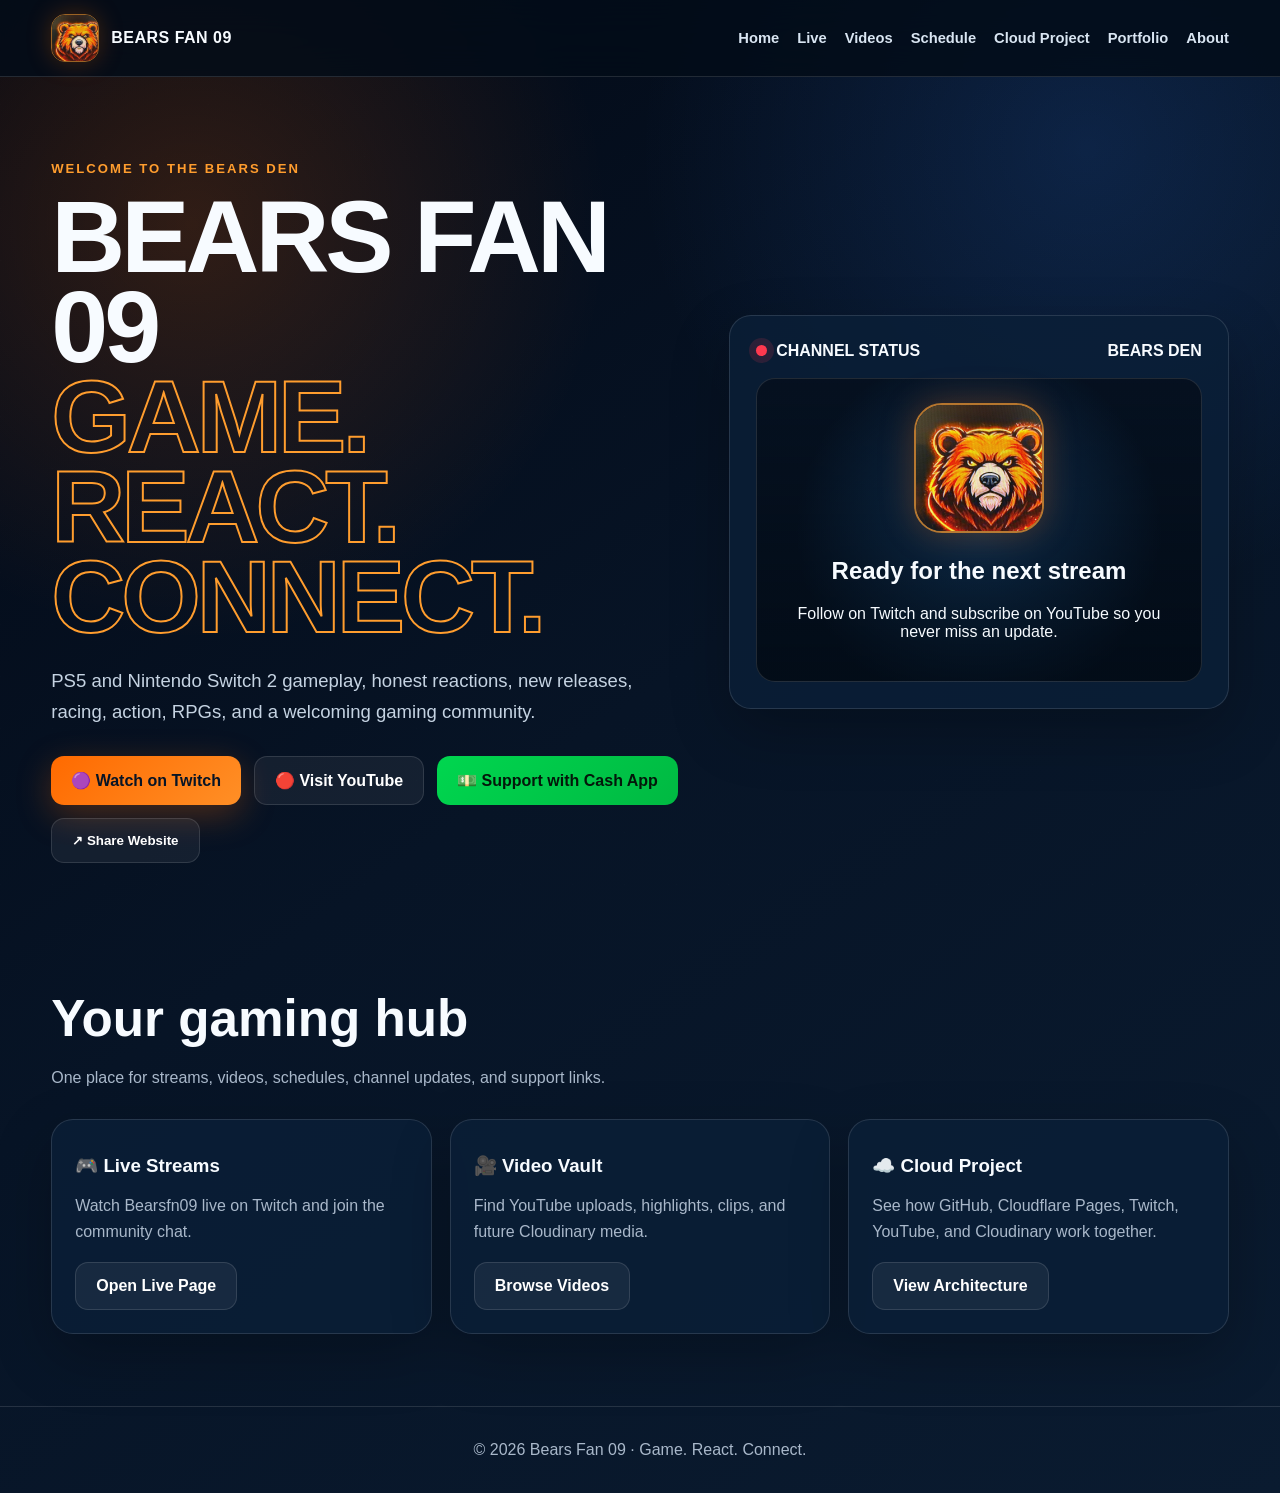
==== index.html @ 312d8d37 "Update meta description" ====
<!DOCTYPE html>
<html lang="en">

<head><!-- Google tag (gtag.js) -->
  <script async src="https://www.googletagmanager.com/gtag/js?id=G-92XPM9J1ZR"></script>
  <script>
    window.dataLayer = window.dataLayer || [];
    function gtag() { dataLayer.push(arguments); }
    gtag('js', new Date());

    gtag('config', 'G-92XPM9J1ZR');
  </script>
  <meta charset="UTF-8">
  <meta name="viewport" content="width=device-width, initial-scale=1.0">
  <meta name="description" content="Bears Fan 09 features live gaming streams, PS5 and Nintendo Switch 2 gameplay, gaming videos, schedules, and a friendly gaming community.">
  <meta name="theme-color" content="#071426">
  <link rel="icon" href="assets/images/favicon.png">
  <link rel="stylesheet" href="assets/css/styles.css">
  <title>Bears Fan 09 | Gaming, Streams & Community</title>
</head>

<body>
  <div class="ambient-grid" aria-hidden="true"></div>
  <div class="ember-field" aria-hidden="true"><span class="ember"></span><span class="ember"></span><span
      class="ember"></span><span class="ember"></span><span class="ember"></span><span class="ember"></span><span
      class="ember"></span></div>
  <header>
    <div class="container nav"><a class="brand" href="index.html"><span class="logo"><img
            src="assets/images/bearsfn09-logo.jpg" alt="Bears Fan 09 logo"></span><span>BEARS FAN 09</span></a><button
        class="menu" onclick="toggleMenu()" aria-label="Open navigation">☰</button>
      <nav class="navlinks"><a href="index.html">Home</a><a href="live.html">Live</a><a href="videos.html">Videos</a><a
          href="schedule.html">Schedule</a><a href="cloud.html">Cloud Project</a><a
          href="portfolio.html">Portfolio</a><a href="about.html">About</a></nav>
    </div>
  </header>
  <main>
    <section class="hero">
      <div class="container hero-grid">
        <div>
          <div class="kicker">WELCOME TO THE BEARS DEN</div>
          <h1>BEARS FAN 09<span>GAME. REACT. CONNECT.</span></h1>
          <p class="lead">PS5 and Nintendo Switch 2 gameplay, honest reactions, new releases, racing, action, RPGs, and
            a welcoming gaming community.</p>
          <div class="buttons"><a class="btn primary" href="https://www.twitch.tv/bearsfn09" target="_blank"
              rel="noopener">🟣 Watch on Twitch</a><a class="btn" href="https://www.youtube.com/@Bearsfn09"
              target="_blank" rel="noopener">🔴 Visit YouTube</a><a class="btn cash" href="https://cash.app/$Bearsfn09"
              target="_blank" rel="noopener">💵 Support with Cash App</a><button class="btn" onclick="shareSite()">↗
              Share Website</button></div>
        </div>
        <div class="hero-card">
          <div class="livebar"><span class="live"><span class="dot"></span> CHANNEL STATUS</span><strong>BEARS
              DEN</strong></div>
          <div class="screen">
            <div><img class="hero-logo" src="assets/images/bearsfn09-logo.jpg" alt="Bears Fan 09 bear logo">
              <h2>Ready for the next stream</h2>
              <p>Follow on Twitch and subscribe on YouTube so you never miss an update.</p>
            </div>
          </div>
        </div>
      </div>
    </section>
    <section class="section">
      <div class="container">
        <h2 class="section-title">Your gaming hub</h2>
        <p class="section-sub">One place for streams, videos, schedules, channel updates, and support links.</p>
        <div class="grid">
          <div class="card">
            <h3>🎮 Live Streams</h3>
            <p>Watch Bearsfn09 live on Twitch and join the community chat.</p><a class="btn" href="live.html">Open Live
              Page</a>
          </div>
          <div class="card">
            <h3>🎥 Video Vault</h3>
            <p>Find YouTube uploads, highlights, clips, and future Cloudinary media.</p><a class="btn"
              href="videos.html">Browse Videos</a>
          </div>
          <div class="card">
            <h3>☁️ Cloud Project</h3>
            <p>See how GitHub, Cloudflare Pages, Twitch, YouTube, and Cloudinary work together.</p><a class="btn"
              href="cloud.html">View Architecture</a>
          </div>
        </div>
      </div>
    </section>
  </main>
  <footer>
    <div class="container">© <span id="year"></span> Bears Fan 09 · Game. React. Connect.</div>
  </footer>
  <script src="assets/js/main.js"></script>
</body>

</html>
<meta name="description"
  content="Welcome to Bears Fan 09! Watch live gaming streams, PS5 and Nintendo Switch 2 gameplay, gaming videos, schedules, and community updates.">
---- assets/css/styles.css ----
:root{--navy:#061426;--navy2:#0b2746;--orange:#ff6a00;--orange2:#ff9d2e;--white:#f7fbff;--muted:#a9b8ca;--card:rgba(10,31,55,.82);--line:rgba(255,255,255,.12)}
*{box-sizing:border-box}html{scroll-behavior:smooth}body{margin:0;color:var(--white);font-family:Inter,Segoe UI,Arial,sans-serif;min-height:100vh;overflow-x:hidden;background:radial-gradient(circle at 15% 15%,rgba(255,106,0,.18),transparent 26rem),radial-gradient(circle at 85% 10%,rgba(50,130,255,.16),transparent 28rem),linear-gradient(145deg,#020814 0%,#071426 48%,#0a1b30 100%)}
a{color:inherit}.container{width:min(1180px,92%);margin:auto}header{position:sticky;top:0;z-index:30;backdrop-filter:blur(18px);background:rgba(3,12,24,.84);border-bottom:1px solid var(--line)}
.nav{min-height:76px;display:flex;align-items:center;justify-content:space-between;gap:20px}.brand{display:flex;align-items:center;gap:12px;text-decoration:none;font-weight:900;letter-spacing:.5px}.logo{width:48px;height:48px;border-radius:14px;overflow:hidden;border:1px solid rgba(255,157,46,.6);box-shadow:0 0 24px rgba(255,106,0,.25)}.logo img{width:100%;height:100%;object-fit:cover}.navlinks{display:flex;gap:18px;align-items:center;flex-wrap:wrap}.navlinks a{text-decoration:none;color:#d9e5f2;font-weight:800;font-size:.92rem}.navlinks a:hover{color:var(--orange2)}.menu{display:none;background:none;border:0;color:white;font-size:28px}
.hero{padding:84px 0 54px}.hero-grid{display:grid;grid-template-columns:1.12fr .88fr;gap:42px;align-items:center}.kicker{color:var(--orange2);font-weight:900;letter-spacing:2px;font-size:.82rem}h1{font-size:clamp(3.1rem,8vw,6.7rem);line-height:.88;margin:16px 0 22px;letter-spacing:-4px}h1 span{display:block;color:transparent;-webkit-text-stroke:2px var(--orange2)}.lead{font-size:1.16rem;color:#c5d3e2;line-height:1.7;max-width:700px}.buttons{display:flex;gap:13px;flex-wrap:wrap;margin-top:28px}.btn{display:inline-flex;align-items:center;justify-content:center;gap:9px;padding:14px 20px;border-radius:13px;border:1px solid var(--line);text-decoration:none;font-weight:900;cursor:pointer;color:white;background:rgba(255,255,255,.06);transition:.22s}.btn.primary{background:linear-gradient(135deg,var(--orange),#ff8f26);color:#071426;border:0;box-shadow:0 10px 35px rgba(255,106,0,.28)}.btn.cash{background:linear-gradient(135deg,#00d64f,#00b942);color:#03170a;border:0}.btn:hover{transform:translateY(-2px);filter:brightness(1.08)}
.hero-card,.card,.embed{background:var(--card);border:1px solid var(--line);border-radius:22px;box-shadow:0 22px 60px rgba(0,0,0,.24)}.hero-card{padding:26px;position:relative;overflow:hidden}.hero-logo{width:130px;height:130px;border-radius:28px;object-fit:cover;border:2px solid rgba(255,157,46,.7);box-shadow:0 0 35px rgba(255,106,0,.28);animation:logoFloat 4.5s ease-in-out infinite}.livebar{display:flex;justify-content:space-between;align-items:center;margin-bottom:18px}.live{display:inline-flex;align-items:center;gap:9px;font-weight:900}.dot{width:11px;height:11px;background:#ff394f;border-radius:50%;box-shadow:0 0 0 7px rgba(255,57,79,.14);animation:pulse 1.6s infinite}.screen{aspect-ratio:16/9;border-radius:19px;border:1px solid rgba(255,255,255,.12);display:grid;place-items:center;text-align:center;padding:24px;background:linear-gradient(rgba(1,9,18,.32),rgba(1,9,18,.72)),radial-gradient(circle at center,#184d80 0,#071426 68%)}
.section{padding:72px 0}.section-title{font-size:clamp(2rem,4vw,3.3rem);margin:0 0 12px}.section-sub{color:var(--muted);max-width:760px;line-height:1.7;margin-bottom:28px}.grid{display:grid;grid-template-columns:repeat(3,1fr);gap:18px}.card{padding:23px}.card h3{margin:12px 0 9px}.card p{color:var(--muted);line-height:1.65}.stream-layout{display:grid;grid-template-columns:1.45fr .55fr;gap:20px}.embed{aspect-ratio:16/9;overflow:hidden;display:grid;place-items:center;text-align:center;padding:26px;background:linear-gradient(135deg,#091b31,#0d345c)}.schedule{display:grid;gap:10px}.day{display:flex;justify-content:space-between;gap:15px;padding:14px;border-radius:13px;background:rgba(255,255,255,.05)}.day span:last-child{color:var(--orange2);font-weight:800}.notice{padding:14px;border-left:4px solid var(--orange);background:rgba(255,106,0,.09);border-radius:8px;color:#dbe6f1}.timeline{display:grid;gap:14px}.timeline .item{display:grid;grid-template-columns:130px 1fr;gap:18px;padding:18px;border-radius:18px;background:rgba(255,255,255,.045);border:1px solid var(--line)}.timeline strong{color:var(--orange2)}.architecture{font-family:Consolas,monospace;white-space:pre-wrap;background:#020b16;border:1px solid var(--line);padding:24px;border-radius:18px;color:#d9e8f5;overflow:auto}footer{padding:34px 0;border-top:1px solid var(--line);color:var(--muted);text-align:center}
.ambient-grid{position:fixed;inset:0;pointer-events:none;z-index:-3;opacity:.2;background-image:linear-gradient(rgba(255,255,255,.035) 1px,transparent 1px),linear-gradient(90deg,rgba(255,255,255,.035) 1px,transparent 1px);background-size:52px 52px;animation:gridDrift 24s linear infinite}.ember-field{position:fixed;inset:0;overflow:hidden;pointer-events:none;z-index:-2}.ember{position:absolute;bottom:-40px;width:5px;height:5px;border-radius:50%;background:#ff7a00;box-shadow:0 0 10px #ff7a00,0 0 20px rgba(255,122,0,.55);opacity:.72;animation:emberRise linear infinite}.ember:nth-child(1){left:5%;animation-duration:14s;animation-delay:-2s}.ember:nth-child(2){left:18%;animation-duration:19s;animation-delay:-9s}.ember:nth-child(3){left:34%;animation-duration:16s;animation-delay:-5s}.ember:nth-child(4){left:50%;animation-duration:21s;animation-delay:-12s}.ember:nth-child(5){left:66%;animation-duration:17s;animation-delay:-8s}.ember:nth-child(6){left:82%;animation-duration:23s;animation-delay:-15s}.ember:nth-child(7){left:94%;animation-duration:15s;animation-delay:-4s}@keyframes pulse{50%{box-shadow:0 0 0 13px rgba(255,57,79,0)}}@keyframes gridDrift{to{background-position:52px 52px,52px 52px}}@keyframes emberRise{0%{transform:translateY(0);opacity:0}12%{opacity:.75}100%{transform:translateY(-115vh) translateX(55px);opacity:0}}@keyframes logoFloat{50%{transform:translateY(-8px)}}
@media(max-width:860px){.hero-grid,.stream-layout{grid-template-columns:1fr}.grid{grid-template-columns:1fr 1fr}.navlinks{display:none;position:absolute;top:76px;left:0;right:0;background:#061426;padding:20px;flex-direction:column}.navlinks.open{display:flex}.menu{display:block}}@media(max-width:560px){.grid{grid-template-columns:1fr}h1{letter-spacing:-2px}.timeline .item{grid-template-columns:1fr}}@media(prefers-reduced-motion:reduce){*{animation:none!important;scroll-behavior:auto!important}}
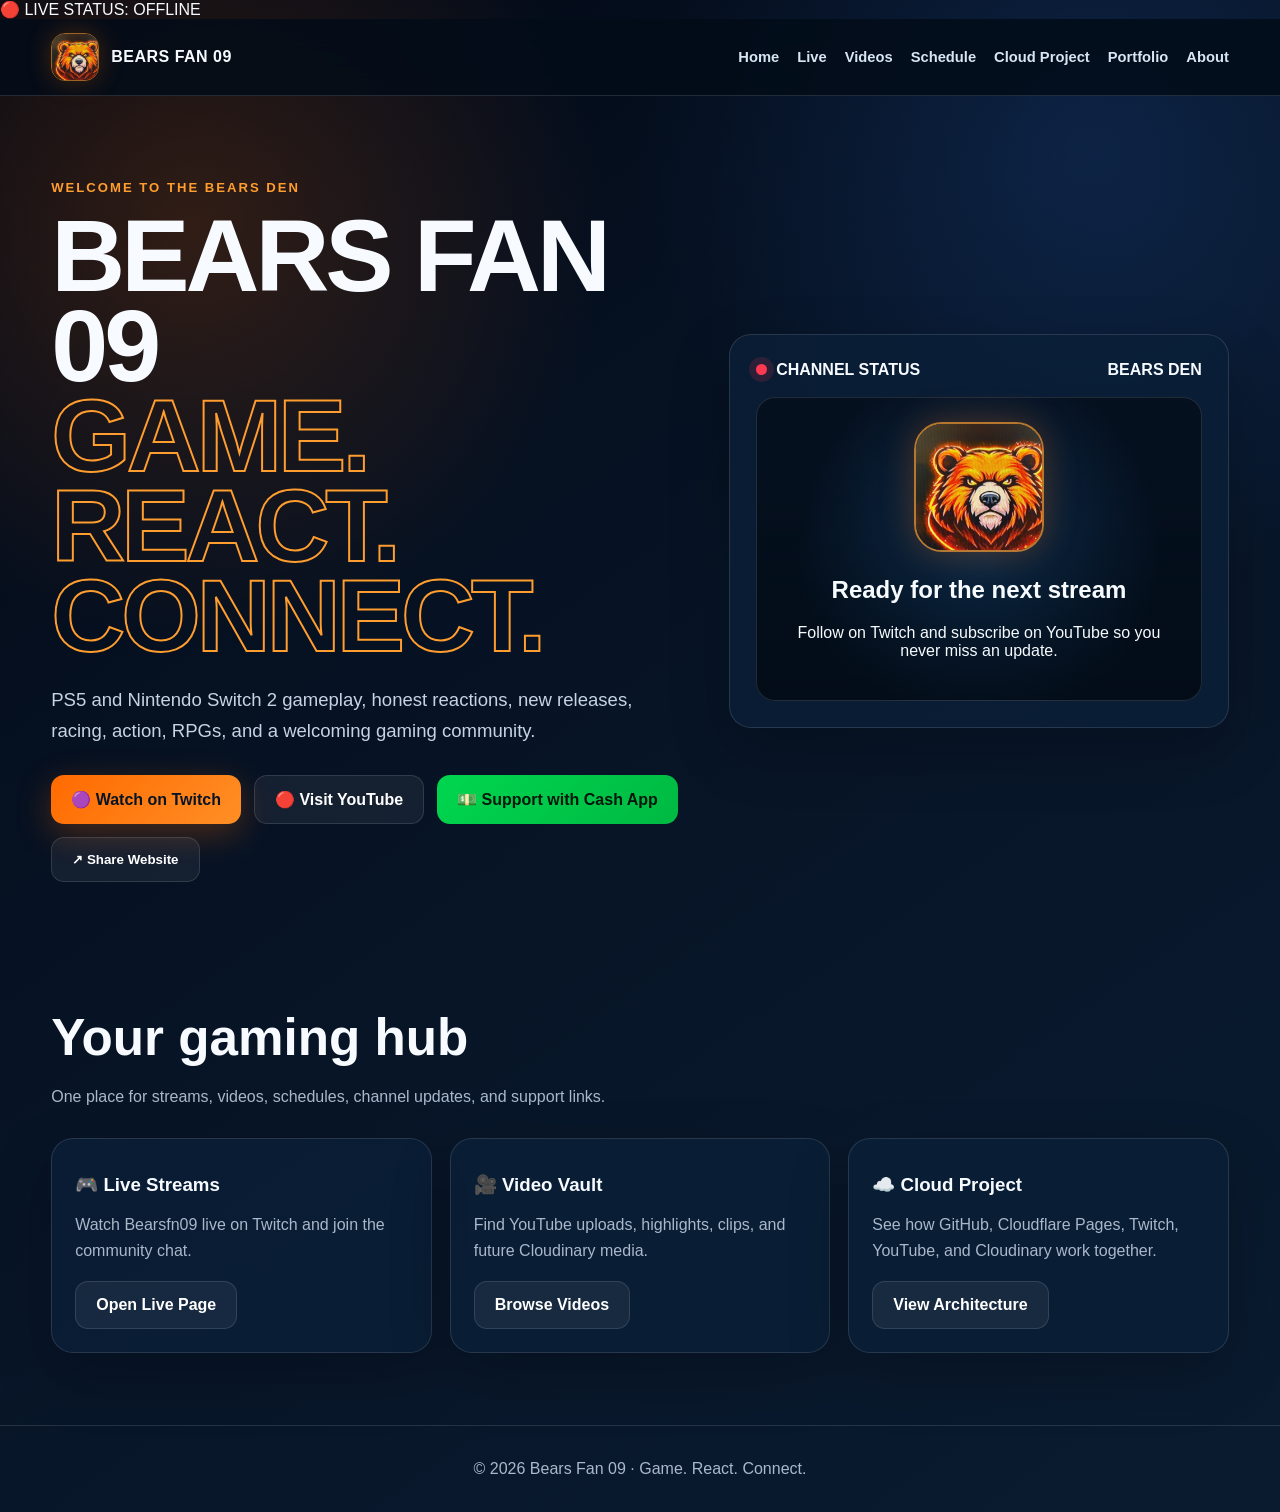
==== commit 3bd2e6e1: "Add live status banner" ====
--- a/index.html
+++ b/index.html
@@ -13,9 +13,31 @@
   <meta charset="UTF-8">
   <meta name="viewport" content="width=device-width, initial-scale=1.0">
   <meta name="description" content="Bears Fan 09 features live gaming streams, PS5 and Nintendo Switch 2 gameplay, gaming videos, schedules, and a friendly gaming community.">
+  <meta property="og:title" content="Bears Fan 09 | Gaming, Streams & Community">
+<meta property="og:description" content="Bears Fan 09 features live gaming streams, PlayStation 5 and Nintendo Switch 2 gameplay, gaming videos, schedules, and community content.">
+<meta property="og:type" content="website">
+<meta property="og:url" content="https://bearsfan09.com/">
+<meta property="og:image" content="https://bearsfan09.com/assets/images/bearsfn09-logo.jpg">
+<meta name="twitter:card" content="summary_large_image">
+<meta name="twitter:title" content="Bears Fan 09 | Gaming, Streams & Community">
+<meta name="twitter:description" content="Live gaming streams, PS5 & Nintendo Switch 2 gameplay, videos, schedules, and community content.">
+<meta name="twitter:image" content="https://bearsfan09.com/assets/images/bearsfn09-logo.jpg">
   <meta name="theme-color" content="#071426">
   <link rel="icon" href="assets/images/favicon.png">
   <link rel="stylesheet" href="assets/css/styles.css">
+  <script type="application/ld+json">
+{
+  "@context": "https://schema.org",
+  "@type": "WebSite",
+  "name": "Bears Fan 09",
+  "url": "https://bearsfan09.com/",
+  "description": "Gaming streams, PlayStation 5 and Nintendo Switch 2 gameplay, gaming videos, schedules, and community content.",
+  "publisher": {
+    "@type": "Organization",
+    "name": "Bears Fan 09"
+  }
+}
+</script>
   <title>Bears Fan 09 | Gaming, Streams & Community</title>
 </head>
 
@@ -24,6 +46,9 @@
   <div class="ember-field" aria-hidden="true"><span class="ember"></span><span class="ember"></span><span
       class="ember"></span><span class="ember"></span><span class="ember"></span><span class="ember"></span><span
       class="ember"></span></div>
+      <div id="live-status-banner">
+    🔴 LIVE STATUS: OFFLINE
+</div>
   <header>
     <div class="container nav"><a class="brand" href="index.html"><span class="logo"><img
             src="assets/images/bearsfn09-logo.jpg" alt="Bears Fan 09 logo"></span><span>BEARS FAN 09</span></a><button
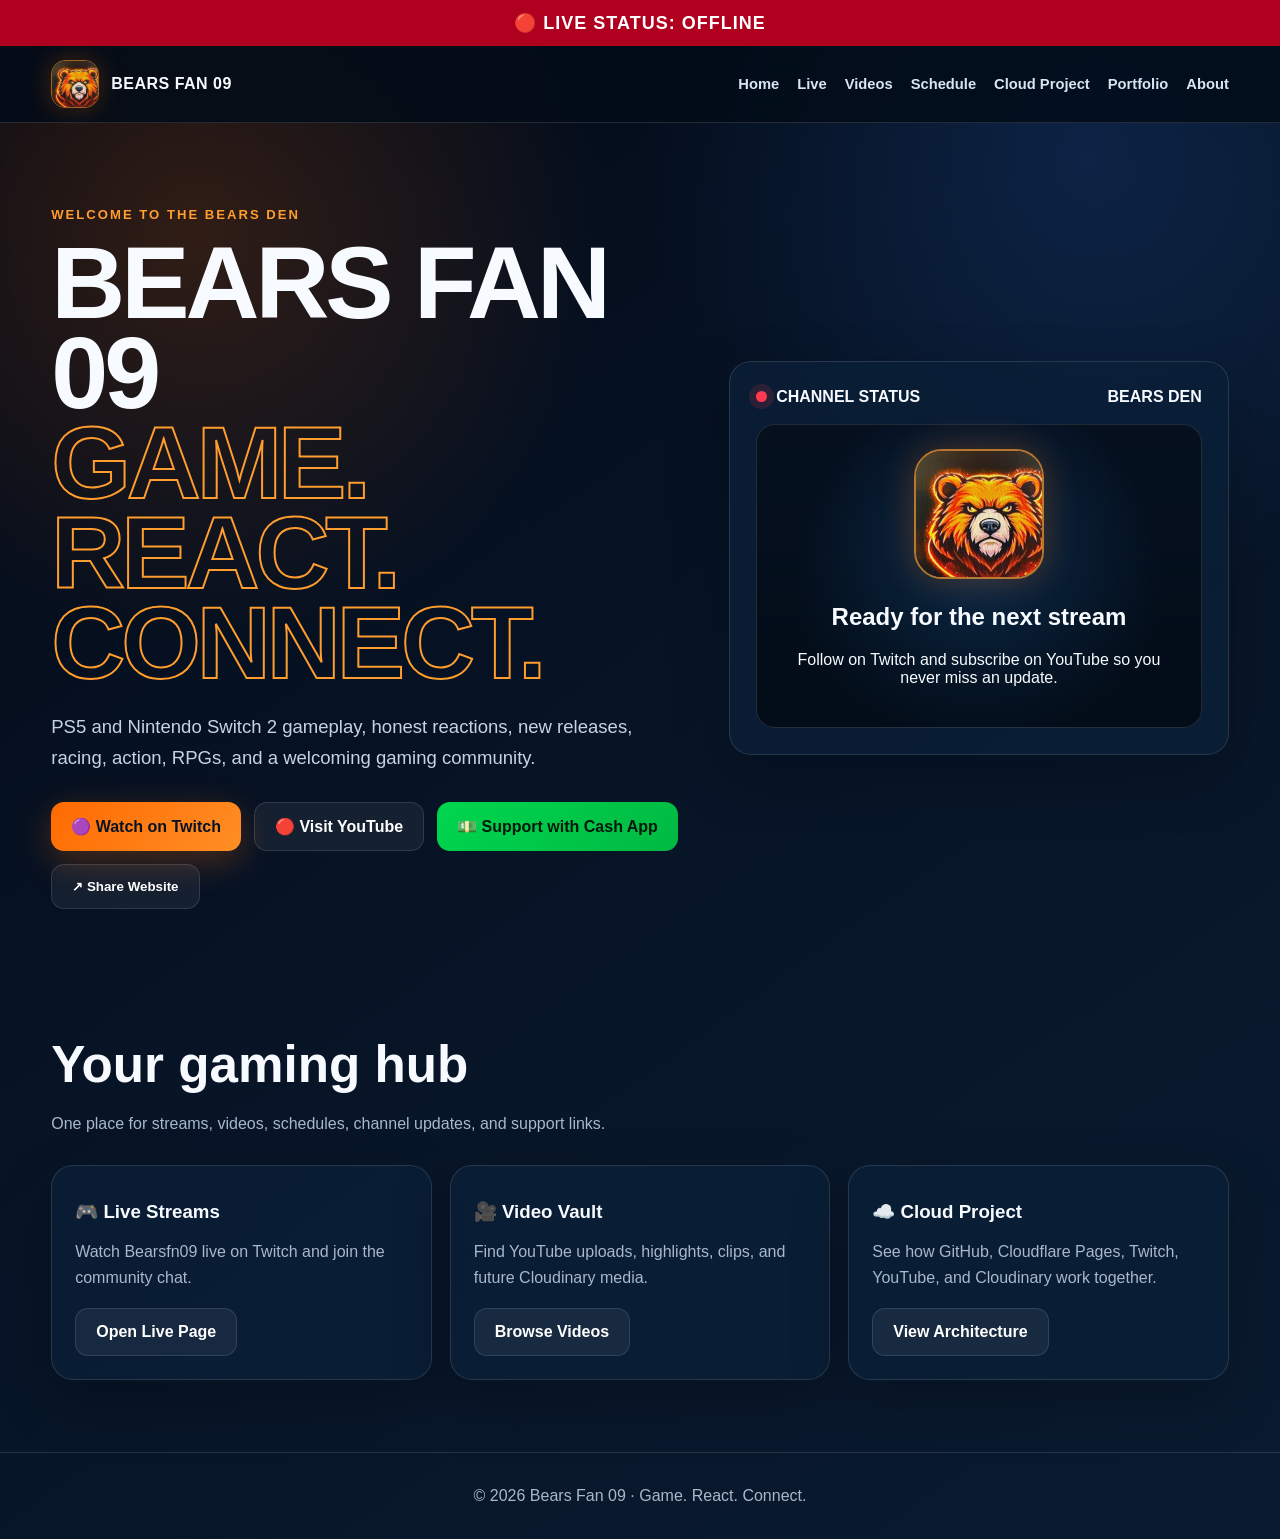
==== commit 69b990e2: "Prepare live status for automation" ====
--- a/index.html
+++ b/index.html
@@ -47,7 +47,7 @@
       class="ember"></span><span class="ember"></span><span class="ember"></span><span class="ember"></span><span
       class="ember"></span></div>
       <div id="live-status-banner">
-    🔴 LIVE STATUS: OFFLINE
+        <span id="live-status-text">🔴 LIVE STATUS: OFFLINE</span>
 </div>
   <header>
     <div class="container nav"><a class="brand" href="index.html"><span class="logo"><img
--- a/assets/css/styles.css
+++ b/assets/css/styles.css
@@ -8,3 +8,12 @@
 .section{padding:72px 0}.section-title{font-size:clamp(2rem,4vw,3.3rem);margin:0 0 12px}.section-sub{color:var(--muted);max-width:760px;line-height:1.7;margin-bottom:28px}.grid{display:grid;grid-template-columns:repeat(3,1fr);gap:18px}.card{padding:23px}.card h3{margin:12px 0 9px}.card p{color:var(--muted);line-height:1.65}.stream-layout{display:grid;grid-template-columns:1.45fr .55fr;gap:20px}.embed{aspect-ratio:16/9;overflow:hidden;display:grid;place-items:center;text-align:center;padding:26px;background:linear-gradient(135deg,#091b31,#0d345c)}.schedule{display:grid;gap:10px}.day{display:flex;justify-content:space-between;gap:15px;padding:14px;border-radius:13px;background:rgba(255,255,255,.05)}.day span:last-child{color:var(--orange2);font-weight:800}.notice{padding:14px;border-left:4px solid var(--orange);background:rgba(255,106,0,.09);border-radius:8px;color:#dbe6f1}.timeline{display:grid;gap:14px}.timeline .item{display:grid;grid-template-columns:130px 1fr;gap:18px;padding:18px;border-radius:18px;background:rgba(255,255,255,.045);border:1px solid var(--line)}.timeline strong{color:var(--orange2)}.architecture{font-family:Consolas,monospace;white-space:pre-wrap;background:#020b16;border:1px solid var(--line);padding:24px;border-radius:18px;color:#d9e8f5;overflow:auto}footer{padding:34px 0;border-top:1px solid var(--line);color:var(--muted);text-align:center}
 .ambient-grid{position:fixed;inset:0;pointer-events:none;z-index:-3;opacity:.2;background-image:linear-gradient(rgba(255,255,255,.035) 1px,transparent 1px),linear-gradient(90deg,rgba(255,255,255,.035) 1px,transparent 1px);background-size:52px 52px;animation:gridDrift 24s linear infinite}.ember-field{position:fixed;inset:0;overflow:hidden;pointer-events:none;z-index:-2}.ember{position:absolute;bottom:-40px;width:5px;height:5px;border-radius:50%;background:#ff7a00;box-shadow:0 0 10px #ff7a00,0 0 20px rgba(255,122,0,.55);opacity:.72;animation:emberRise linear infinite}.ember:nth-child(1){left:5%;animation-duration:14s;animation-delay:-2s}.ember:nth-child(2){left:18%;animation-duration:19s;animation-delay:-9s}.ember:nth-child(3){left:34%;animation-duration:16s;animation-delay:-5s}.ember:nth-child(4){left:50%;animation-duration:21s;animation-delay:-12s}.ember:nth-child(5){left:66%;animation-duration:17s;animation-delay:-8s}.ember:nth-child(6){left:82%;animation-duration:23s;animation-delay:-15s}.ember:nth-child(7){left:94%;animation-duration:15s;animation-delay:-4s}@keyframes pulse{50%{box-shadow:0 0 0 13px rgba(255,57,79,0)}}@keyframes gridDrift{to{background-position:52px 52px,52px 52px}}@keyframes emberRise{0%{transform:translateY(0);opacity:0}12%{opacity:.75}100%{transform:translateY(-115vh) translateX(55px);opacity:0}}@keyframes logoFloat{50%{transform:translateY(-8px)}}
 @media(max-width:860px){.hero-grid,.stream-layout{grid-template-columns:1fr}.grid{grid-template-columns:1fr 1fr}.navlinks{display:none;position:absolute;top:76px;left:0;right:0;background:#061426;padding:20px;flex-direction:column}.navlinks.open{display:flex}.menu{display:block}}@media(max-width:560px){.grid{grid-template-columns:1fr}h1{letter-spacing:-2px}.timeline .item{grid-template-columns:1fr}}@media(prefers-reduced-motion:reduce){*{animation:none!important;scroll-behavior:auto!important}}
+#live-status-banner {
+    background: #b00020;
+    color: white;
+    text-align: center;
+    font-weight: bold;
+    padding: 12px;
+    font-size: 18px;
+    letter-spacing: 1px;
+}
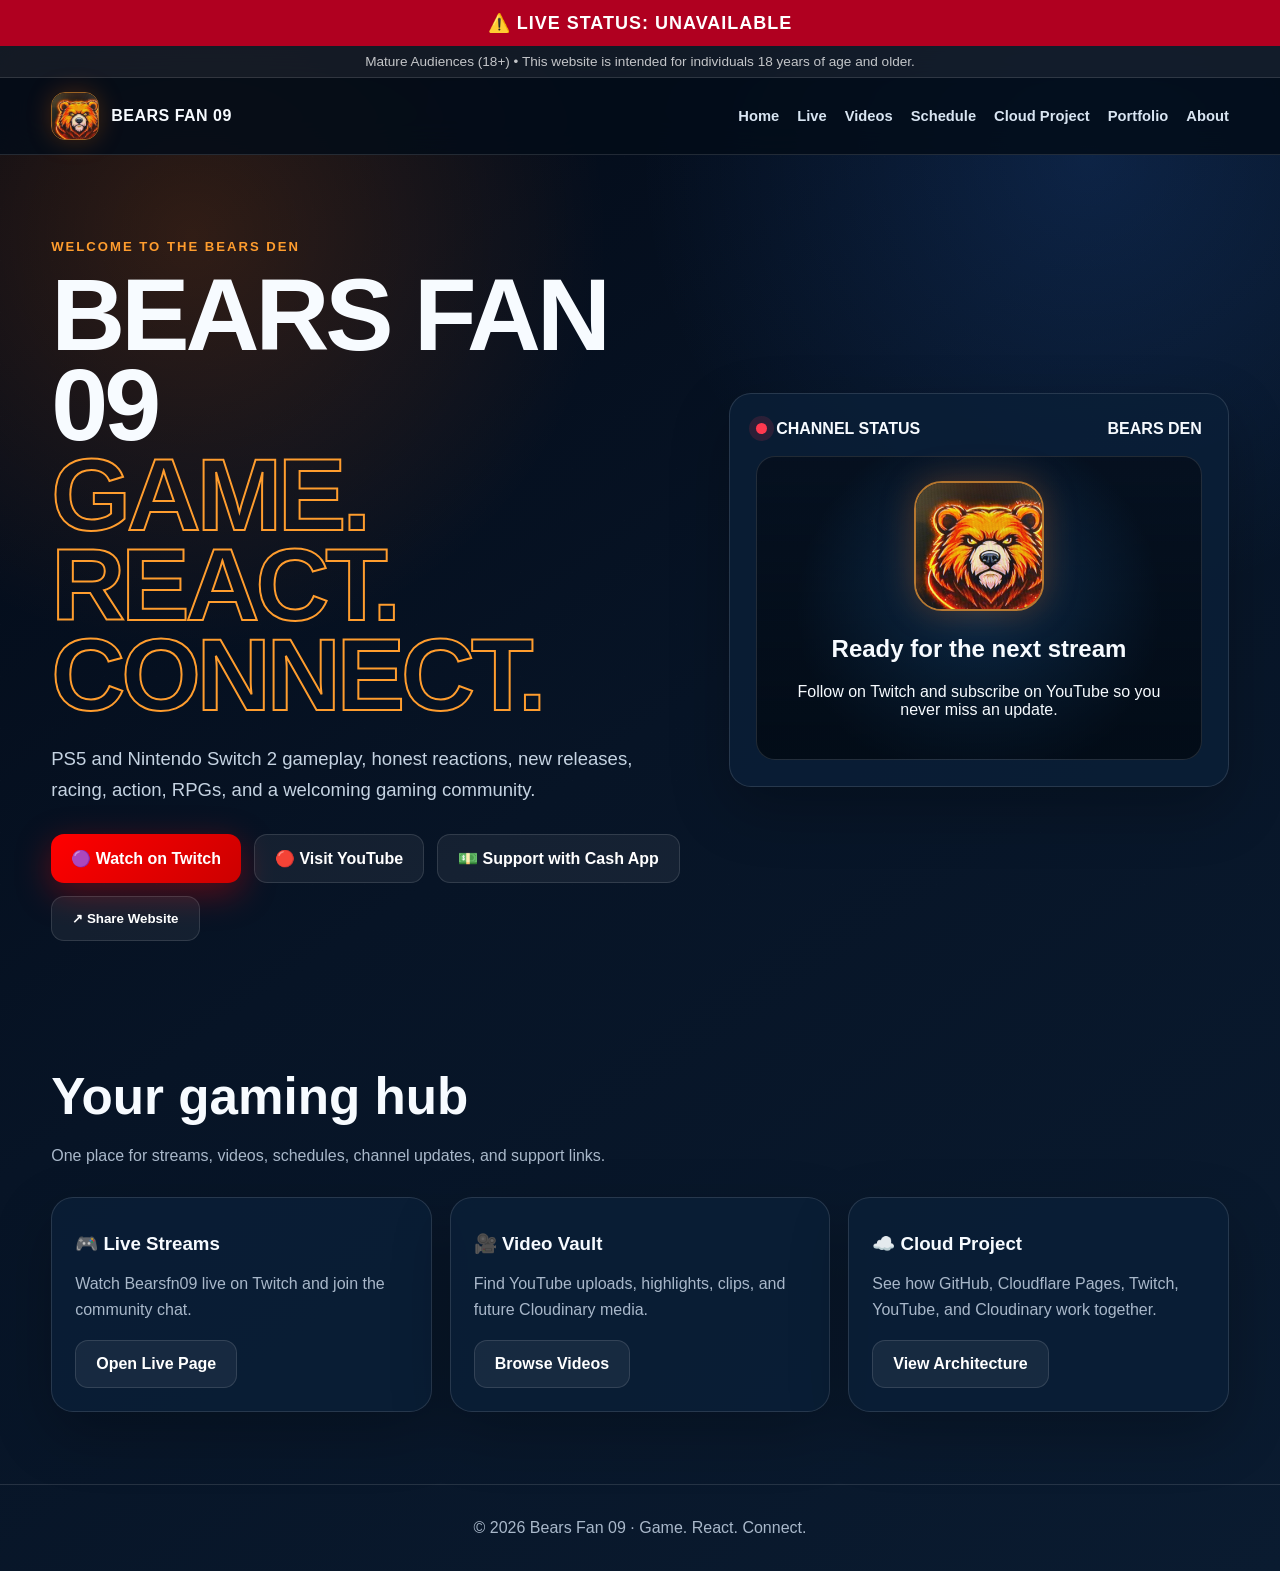
==== commit 56e038ab: "Add mature audience notice" ====
--- a/index.html
+++ b/index.html
@@ -50,6 +50,9 @@
         <span id="live-status-text">🔴 LIVE STATUS: OFFLINE</span>
 </div>
   <header>
+    <div class="audience-notice">
+    Mature Audiences (18+) • This website is intended for individuals 18 years of age and older.
+</div>
     <div class="container nav"><a class="brand" href="index.html"><span class="logo"><img
             src="assets/images/bearsfn09-logo.jpg" alt="Bears Fan 09 logo"></span><span>BEARS FAN 09</span></a><button
         class="menu" onclick="toggleMenu()" aria-label="Open navigation">☰</button>
--- a/assets/css/styles.css
+++ b/assets/css/styles.css
@@ -1,13 +1,531 @@
-
-:root{--navy:#061426;--navy2:#0b2746;--orange:#ff6a00;--orange2:#ff9d2e;--white:#f7fbff;--muted:#a9b8ca;--card:rgba(10,31,55,.82);--line:rgba(255,255,255,.12)}
-*{box-sizing:border-box}html{scroll-behavior:smooth}body{margin:0;color:var(--white);font-family:Inter,Segoe UI,Arial,sans-serif;min-height:100vh;overflow-x:hidden;background:radial-gradient(circle at 15% 15%,rgba(255,106,0,.18),transparent 26rem),radial-gradient(circle at 85% 10%,rgba(50,130,255,.16),transparent 28rem),linear-gradient(145deg,#020814 0%,#071426 48%,#0a1b30 100%)}
-a{color:inherit}.container{width:min(1180px,92%);margin:auto}header{position:sticky;top:0;z-index:30;backdrop-filter:blur(18px);background:rgba(3,12,24,.84);border-bottom:1px solid var(--line)}
-.nav{min-height:76px;display:flex;align-items:center;justify-content:space-between;gap:20px}.brand{display:flex;align-items:center;gap:12px;text-decoration:none;font-weight:900;letter-spacing:.5px}.logo{width:48px;height:48px;border-radius:14px;overflow:hidden;border:1px solid rgba(255,157,46,.6);box-shadow:0 0 24px rgba(255,106,0,.25)}.logo img{width:100%;height:100%;object-fit:cover}.navlinks{display:flex;gap:18px;align-items:center;flex-wrap:wrap}.navlinks a{text-decoration:none;color:#d9e5f2;font-weight:800;font-size:.92rem}.navlinks a:hover{color:var(--orange2)}.menu{display:none;background:none;border:0;color:white;font-size:28px}
-.hero{padding:84px 0 54px}.hero-grid{display:grid;grid-template-columns:1.12fr .88fr;gap:42px;align-items:center}.kicker{color:var(--orange2);font-weight:900;letter-spacing:2px;font-size:.82rem}h1{font-size:clamp(3.1rem,8vw,6.7rem);line-height:.88;margin:16px 0 22px;letter-spacing:-4px}h1 span{display:block;color:transparent;-webkit-text-stroke:2px var(--orange2)}.lead{font-size:1.16rem;color:#c5d3e2;line-height:1.7;max-width:700px}.buttons{display:flex;gap:13px;flex-wrap:wrap;margin-top:28px}.btn{display:inline-flex;align-items:center;justify-content:center;gap:9px;padding:14px 20px;border-radius:13px;border:1px solid var(--line);text-decoration:none;font-weight:900;cursor:pointer;color:white;background:rgba(255,255,255,.06);transition:.22s}.btn.primary{background:linear-gradient(135deg,var(--orange),#ff8f26);color:#071426;border:0;box-shadow:0 10px 35px rgba(255,106,0,.28)}.btn.cash{background:linear-gradient(135deg,#00d64f,#00b942);color:#03170a;border:0}.btn:hover{transform:translateY(-2px);filter:brightness(1.08)}
-.hero-card,.card,.embed{background:var(--card);border:1px solid var(--line);border-radius:22px;box-shadow:0 22px 60px rgba(0,0,0,.24)}.hero-card{padding:26px;position:relative;overflow:hidden}.hero-logo{width:130px;height:130px;border-radius:28px;object-fit:cover;border:2px solid rgba(255,157,46,.7);box-shadow:0 0 35px rgba(255,106,0,.28);animation:logoFloat 4.5s ease-in-out infinite}.livebar{display:flex;justify-content:space-between;align-items:center;margin-bottom:18px}.live{display:inline-flex;align-items:center;gap:9px;font-weight:900}.dot{width:11px;height:11px;background:#ff394f;border-radius:50%;box-shadow:0 0 0 7px rgba(255,57,79,.14);animation:pulse 1.6s infinite}.screen{aspect-ratio:16/9;border-radius:19px;border:1px solid rgba(255,255,255,.12);display:grid;place-items:center;text-align:center;padding:24px;background:linear-gradient(rgba(1,9,18,.32),rgba(1,9,18,.72)),radial-gradient(circle at center,#184d80 0,#071426 68%)}
-.section{padding:72px 0}.section-title{font-size:clamp(2rem,4vw,3.3rem);margin:0 0 12px}.section-sub{color:var(--muted);max-width:760px;line-height:1.7;margin-bottom:28px}.grid{display:grid;grid-template-columns:repeat(3,1fr);gap:18px}.card{padding:23px}.card h3{margin:12px 0 9px}.card p{color:var(--muted);line-height:1.65}.stream-layout{display:grid;grid-template-columns:1.45fr .55fr;gap:20px}.embed{aspect-ratio:16/9;overflow:hidden;display:grid;place-items:center;text-align:center;padding:26px;background:linear-gradient(135deg,#091b31,#0d345c)}.schedule{display:grid;gap:10px}.day{display:flex;justify-content:space-between;gap:15px;padding:14px;border-radius:13px;background:rgba(255,255,255,.05)}.day span:last-child{color:var(--orange2);font-weight:800}.notice{padding:14px;border-left:4px solid var(--orange);background:rgba(255,106,0,.09);border-radius:8px;color:#dbe6f1}.timeline{display:grid;gap:14px}.timeline .item{display:grid;grid-template-columns:130px 1fr;gap:18px;padding:18px;border-radius:18px;background:rgba(255,255,255,.045);border:1px solid var(--line)}.timeline strong{color:var(--orange2)}.architecture{font-family:Consolas,monospace;white-space:pre-wrap;background:#020b16;border:1px solid var(--line);padding:24px;border-radius:18px;color:#d9e8f5;overflow:auto}footer{padding:34px 0;border-top:1px solid var(--line);color:var(--muted);text-align:center}
-.ambient-grid{position:fixed;inset:0;pointer-events:none;z-index:-3;opacity:.2;background-image:linear-gradient(rgba(255,255,255,.035) 1px,transparent 1px),linear-gradient(90deg,rgba(255,255,255,.035) 1px,transparent 1px);background-size:52px 52px;animation:gridDrift 24s linear infinite}.ember-field{position:fixed;inset:0;overflow:hidden;pointer-events:none;z-index:-2}.ember{position:absolute;bottom:-40px;width:5px;height:5px;border-radius:50%;background:#ff7a00;box-shadow:0 0 10px #ff7a00,0 0 20px rgba(255,122,0,.55);opacity:.72;animation:emberRise linear infinite}.ember:nth-child(1){left:5%;animation-duration:14s;animation-delay:-2s}.ember:nth-child(2){left:18%;animation-duration:19s;animation-delay:-9s}.ember:nth-child(3){left:34%;animation-duration:16s;animation-delay:-5s}.ember:nth-child(4){left:50%;animation-duration:21s;animation-delay:-12s}.ember:nth-child(5){left:66%;animation-duration:17s;animation-delay:-8s}.ember:nth-child(6){left:82%;animation-duration:23s;animation-delay:-15s}.ember:nth-child(7){left:94%;animation-duration:15s;animation-delay:-4s}@keyframes pulse{50%{box-shadow:0 0 0 13px rgba(255,57,79,0)}}@keyframes gridDrift{to{background-position:52px 52px,52px 52px}}@keyframes emberRise{0%{transform:translateY(0);opacity:0}12%{opacity:.75}100%{transform:translateY(-115vh) translateX(55px);opacity:0}}@keyframes logoFloat{50%{transform:translateY(-8px)}}
-@media(max-width:860px){.hero-grid,.stream-layout{grid-template-columns:1fr}.grid{grid-template-columns:1fr 1fr}.navlinks{display:none;position:absolute;top:76px;left:0;right:0;background:#061426;padding:20px;flex-direction:column}.navlinks.open{display:flex}.menu{display:block}}@media(max-width:560px){.grid{grid-template-columns:1fr}h1{letter-spacing:-2px}.timeline .item{grid-template-columns:1fr}}@media(prefers-reduced-motion:reduce){*{animation:none!important;scroll-behavior:auto!important}}
+:root {
+    --navy: #061426;
+    --navy2: #0b2746;
+    --orange: #ff6a00;
+    --orange2: #ff9d2e;
+    --white: #f7fbff;
+    --muted: #a9b8ca;
+    --card: rgba(10, 31, 55, .82);
+    --line: rgba(255, 255, 255, .12)
+}
+
+* {
+    box-sizing: border-box
+}
+
+html {
+    scroll-behavior: smooth
+}
+
+body {
+    margin: 0;
+    color: var(--white);
+    font-family: Inter, Segoe UI, Arial, sans-serif;
+    min-height: 100vh;
+    overflow-x: hidden;
+    background: radial-gradient(circle at 15% 15%, rgba(255, 106, 0, .18), transparent 26rem), radial-gradient(circle at 85% 10%, rgba(50, 130, 255, .16), transparent 28rem), linear-gradient(145deg, #020814 0%, #071426 48%, #0a1b30 100%)
+}
+
+a {
+    color: inherit
+}
+
+.container {
+    width: min(1180px, 92%);
+    margin: auto
+}
+
+header {
+    position: sticky;
+    top: 0;
+    z-index: 30;
+    backdrop-filter: blur(18px);
+    background: rgba(3, 12, 24, .84);
+    border-bottom: 1px solid var(--line)
+}
+.audience-notice {
+    background: rgba(255, 255, 255, 0.06);
+    border-bottom: 1px solid var(--line);
+    color: rgba(255, 255, 255, 0.75);
+    text-align: center;
+    font-size: 0.85rem;
+    padding: 8px 16px;
+}
+
+
+.nav {
+    min-height: 76px;
+    display: flex;
+    align-items: center;
+    justify-content: space-between;
+    gap: 20px
+}
+
+.brand {
+    display: flex;
+    align-items: center;
+    gap: 12px;
+    text-decoration: none;
+    font-weight: 900;
+    letter-spacing: .5px
+}
+
+.logo {
+    width: 48px;
+    height: 48px;
+    border-radius: 14px;
+    overflow: hidden;
+    border: 1px solid rgba(255, 157, 46, .6);
+    box-shadow: 0 0 24px rgba(255, 106, 0, .25)
+}
+
+.logo img {
+    width: 100%;
+    height: 100%;
+    object-fit: cover
+}
+
+.navlinks {
+    display: flex;
+    gap: 18px;
+    align-items: center;
+    flex-wrap: wrap
+}
+
+.navlinks a {
+    text-decoration: none;
+    color: #d9e5f2;
+    font-weight: 800;
+    font-size: .92rem
+}
+
+.navlinks a:hover {
+    color: var(--orange2)
+}
+
+.menu {
+    display: none;
+    background: none;
+    border: 0;
+    color: white;
+    font-size: 28px
+}
+
+.hero {
+    padding: 84px 0 54px
+}
+
+.hero-grid {
+    display: grid;
+    grid-template-columns: 1.12fr .88fr;
+    gap: 42px;
+    align-items: center
+}
+
+.kicker {
+    color: var(--orange2);
+    font-weight: 900;
+    letter-spacing: 2px;
+    font-size: .82rem
+}
+
+h1 {
+    font-size: clamp(3.1rem, 8vw, 6.7rem);
+    line-height: .88;
+    margin: 16px 0 22px;
+    letter-spacing: -4px
+}
+
+h1 span {
+    display: block;
+    color: transparent;
+    -webkit-text-stroke: 2px var(--orange2)
+}
+
+.lead {
+    font-size: 1.16rem;
+    color: #c5d3e2;
+    line-height: 1.7;
+    max-width: 700px
+}
+
+.buttons {
+    display: flex;
+    gap: 13px;
+    flex-wrap: wrap;
+    margin-top: 28px
+}
+
+.btn {
+    display: inline-flex;
+    align-items: center;
+    justify-content: center;
+    gap: 9px;
+    padding: 14px 20px;
+    border-radius: 13px;
+    border: 1px solid var(--line);
+    text-decoration: none;
+    font-weight: 900;
+    cursor: pointer;
+    color: white;
+    background: rgba(255, 255, 255, .06);
+    transition: .22s
+}
+
+.btn.primary {
+    background: linear-gradient(135deg, #FF0000, #CC0000);
+    color: white;
+    border: 0;
+    box-shadow: 0 10px 35px rgba(255, 0, 0, .35);
+}
+.btn.secondary {
+    background: linear-gradient(135deg, #9146FF, #772CE8);
+    color: white;
+    border: 0;
+    box-shadow: 0 10px 35px rgba(145, 70, 255, .35);
+}
+
+
+
+.btn:hover {
+    transform: translateY(-2px);
+    filter: brightness(1.08);
+}
+
+
+.hero-card,
+.card,
+.embed {
+    background: var(--card);
+    border: 1px solid var(--line);
+    border-radius: 22px;
+    box-shadow: 0 22px 60px rgba(0, 0, 0, .24)
+}
+
+.hero-card {
+    padding: 26px;
+    position: relative;
+    overflow: hidden
+}
+
+.hero-logo {
+    width: 130px;
+    height: 130px;
+    border-radius: 28px;
+    object-fit: cover;
+    border: 2px solid rgba(255, 157, 46, .7);
+    box-shadow: 0 0 35px rgba(255, 106, 0, .28);
+    animation: logoFloat 4.5s ease-in-out infinite
+}
+
+.livebar {
+    display: flex;
+    justify-content: space-between;
+    align-items: center;
+    margin-bottom: 18px
+}
+
+.live {
+    display: inline-flex;
+    align-items: center;
+    gap: 9px;
+    font-weight: 900
+}
+
+.dot {
+    width: 11px;
+    height: 11px;
+    background: #ff394f;
+    border-radius: 50%;
+    box-shadow: 0 0 0 7px rgba(255, 57, 79, .14);
+    animation: pulse 1.6s infinite
+}
+
+.screen {
+    aspect-ratio: 16/9;
+    border-radius: 19px;
+    border: 1px solid rgba(255, 255, 255, .12);
+    display: grid;
+    place-items: center;
+    text-align: center;
+    padding: 24px;
+    background: linear-gradient(rgba(1, 9, 18, .32), rgba(1, 9, 18, .72)), radial-gradient(circle at center, #184d80 0, #071426 68%)
+}
+
+.section {
+    padding: 72px 0
+}
+
+.section-title {
+    font-size: clamp(2rem, 4vw, 3.3rem);
+    margin: 0 0 12px
+}
+
+.section-sub {
+    color: var(--muted);
+    max-width: 760px;
+    line-height: 1.7;
+    margin-bottom: 28px
+}
+
+.grid {
+    display: grid;
+    grid-template-columns: repeat(3, 1fr);
+    gap: 18px
+}
+
+.card {
+    padding: 23px
+}
+
+.card h3 {
+    margin: 12px 0 9px
+}
+
+.card p {
+    color: var(--muted);
+    line-height: 1.65
+}
+
+.stream-layout {
+    display: grid;
+    grid-template-columns: 1.45fr .55fr;
+    gap: 20px
+}
+
+.embed {
+    aspect-ratio: 16/9;
+    overflow: hidden;
+    display: grid;
+    place-items: center;
+    text-align: center;
+    padding: 26px;
+    background: linear-gradient(135deg, #091b31, #0d345c)
+}
+
+.schedule {
+    display: grid;
+    gap: 10px
+}
+
+.day {
+    display: flex;
+    justify-content: space-between;
+    gap: 15px;
+    padding: 14px;
+    border-radius: 13px;
+    background: rgba(255, 255, 255, .05)
+}
+
+.day span:last-child {
+    color: var(--orange2);
+    font-weight: 800
+}
+
+.notice {
+    padding: 14px;
+    border-left: 4px solid var(--orange);
+    background: rgba(255, 106, 0, .09);
+    border-radius: 8px;
+    color: #dbe6f1
+}
+
+.timeline {
+    display: grid;
+    gap: 14px
+}
+
+.timeline .item {
+    display: grid;
+    grid-template-columns: 130px 1fr;
+    gap: 18px;
+    padding: 18px;
+    border-radius: 18px;
+    background: rgba(255, 255, 255, .045);
+    border: 1px solid var(--line)
+}
+
+.timeline strong {
+    color: var(--orange2)
+}
+
+.architecture {
+    font-family: Consolas, monospace;
+    white-space: pre-wrap;
+    background: #020b16;
+    border: 1px solid var(--line);
+    padding: 24px;
+    border-radius: 18px;
+    color: #d9e8f5;
+    overflow: auto
+}
+
+footer {
+    padding: 34px 0;
+    border-top: 1px solid var(--line);
+    color: var(--muted);
+    text-align: center
+}
+
+.ambient-grid {
+    position: fixed;
+    inset: 0;
+    pointer-events: none;
+    z-index: -3;
+    opacity: .2;
+    background-image: linear-gradient(rgba(255, 255, 255, .035) 1px, transparent 1px), linear-gradient(90deg, rgba(255, 255, 255, .035) 1px, transparent 1px);
+    background-size: 52px 52px;
+    animation: gridDrift 24s linear infinite
+}
+
+.ember-field {
+    position: fixed;
+    inset: 0;
+    overflow: hidden;
+    pointer-events: none;
+    z-index: -2
+}
+
+.ember {
+    position: absolute;
+    bottom: -40px;
+    width: 5px;
+    height: 5px;
+    border-radius: 50%;
+    background: #ff7a00;
+    box-shadow: 0 0 10px #ff7a00, 0 0 20px rgba(255, 122, 0, .55);
+    opacity: .72;
+    animation: emberRise linear infinite
+}
+
+.ember:nth-child(1) {
+    left: 5%;
+    animation-duration: 14s;
+    animation-delay: -2s
+}
+
+.ember:nth-child(2) {
+    left: 18%;
+    animation-duration: 19s;
+    animation-delay: -9s
+}
+
+.ember:nth-child(3) {
+    left: 34%;
+    animation-duration: 16s;
+    animation-delay: -5s
+}
+
+.ember:nth-child(4) {
+    left: 50%;
+    animation-duration: 21s;
+    animation-delay: -12s
+}
+
+.ember:nth-child(5) {
+    left: 66%;
+    animation-duration: 17s;
+    animation-delay: -8s
+}
+
+.ember:nth-child(6) {
+    left: 82%;
+    animation-duration: 23s;
+    animation-delay: -15s
+}
+
+.ember:nth-child(7) {
+    left: 94%;
+    animation-duration: 15s;
+    animation-delay: -4s
+}
+
+@keyframes pulse {
+    50% {
+        box-shadow: 0 0 0 13px rgba(255, 57, 79, 0)
+    }
+}
+
+@keyframes gridDrift {
+    to {
+        background-position: 52px 52px, 52px 52px
+    }
+}
+
+@keyframes emberRise {
+    0% {
+        transform: translateY(0);
+        opacity: 0
+    }
+
+    12% {
+        opacity: .75
+    }
+
+    100% {
+        transform: translateY(-115vh) translateX(55px);
+        opacity: 0
+    }
+}
+
+@keyframes logoFloat {
+    50% {
+        transform: translateY(-8px)
+    }
+}
+
+@media(max-width:860px) {
+
+    .hero-grid,
+    .stream-layout {
+        grid-template-columns: 1fr
+    }
+
+    .grid {
+        grid-template-columns: 1fr 1fr
+    }
+
+    .navlinks {
+        display: none;
+        position: absolute;
+        top: 76px;
+        left: 0;
+        right: 0;
+        background: #061426;
+        padding: 20px;
+        flex-direction: column
+    }
+
+    .navlinks.open {
+        display: flex
+    }
+
+    .menu {
+        display: block
+    }
+}
+
+@media(max-width:560px) {
+    .grid {
+        grid-template-columns: 1fr
+    }
+
+    h1 {
+        letter-spacing: -2px
+    }
+
+    .timeline .item {
+        grid-template-columns: 1fr
+    }
+}
+
+@media(prefers-reduced-motion:reduce) {
+    * {
+        animation: none !important;
+        scroll-behavior: auto !important
+    }
+}
+
 #live-status-banner {
     background: #b00020;
     color: white;
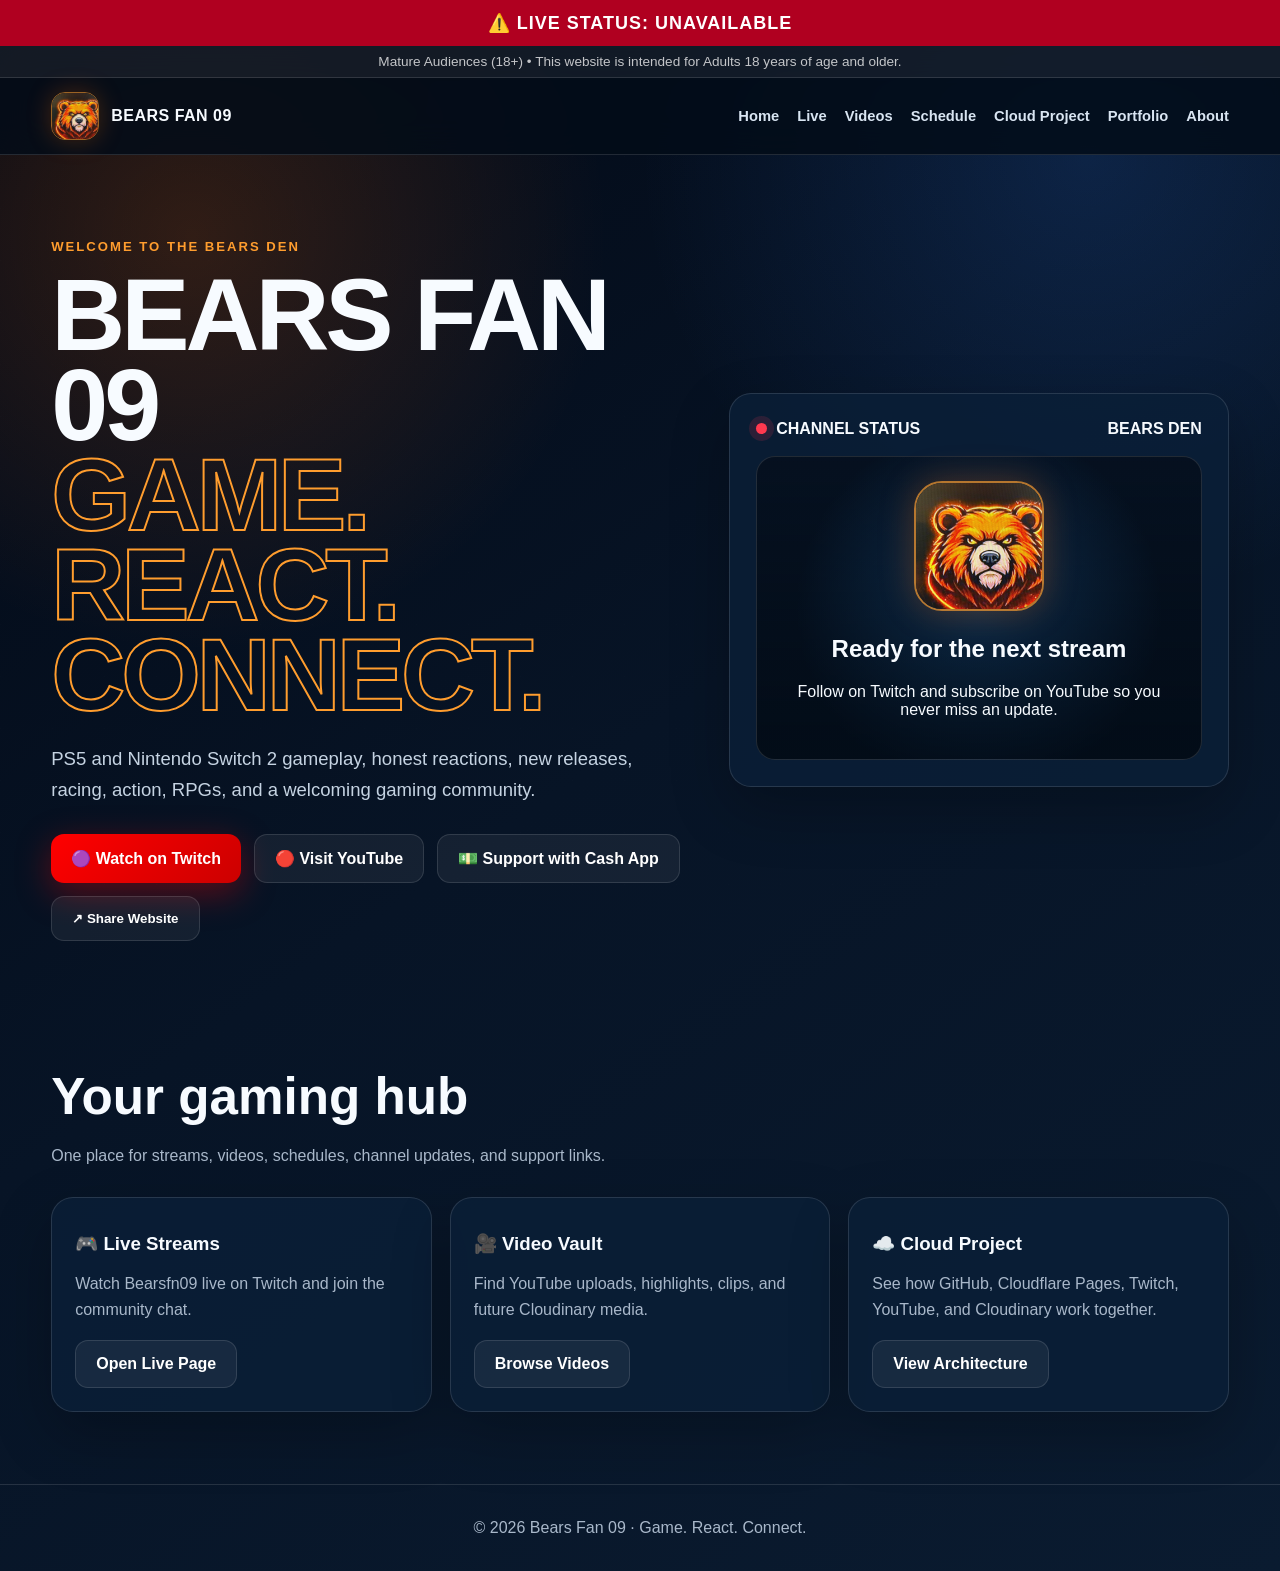
==== commit e78be0f1: "Upadte mature audience notice wording" ====
--- a/index.html
+++ b/index.html
@@ -51,7 +51,7 @@
 </div>
   <header>
     <div class="audience-notice">
-    Mature Audiences (18+) • This website is intended for individuals 18 years of age and older.
+    Mature Audiences (18+) • This website is intended for Adults 18 years of age and older.
 </div>
     <div class="container nav"><a class="brand" href="index.html"><span class="logo"><img
             src="assets/images/bearsfn09-logo.jpg" alt="Bears Fan 09 logo"></span><span>BEARS FAN 09</span></a><button
